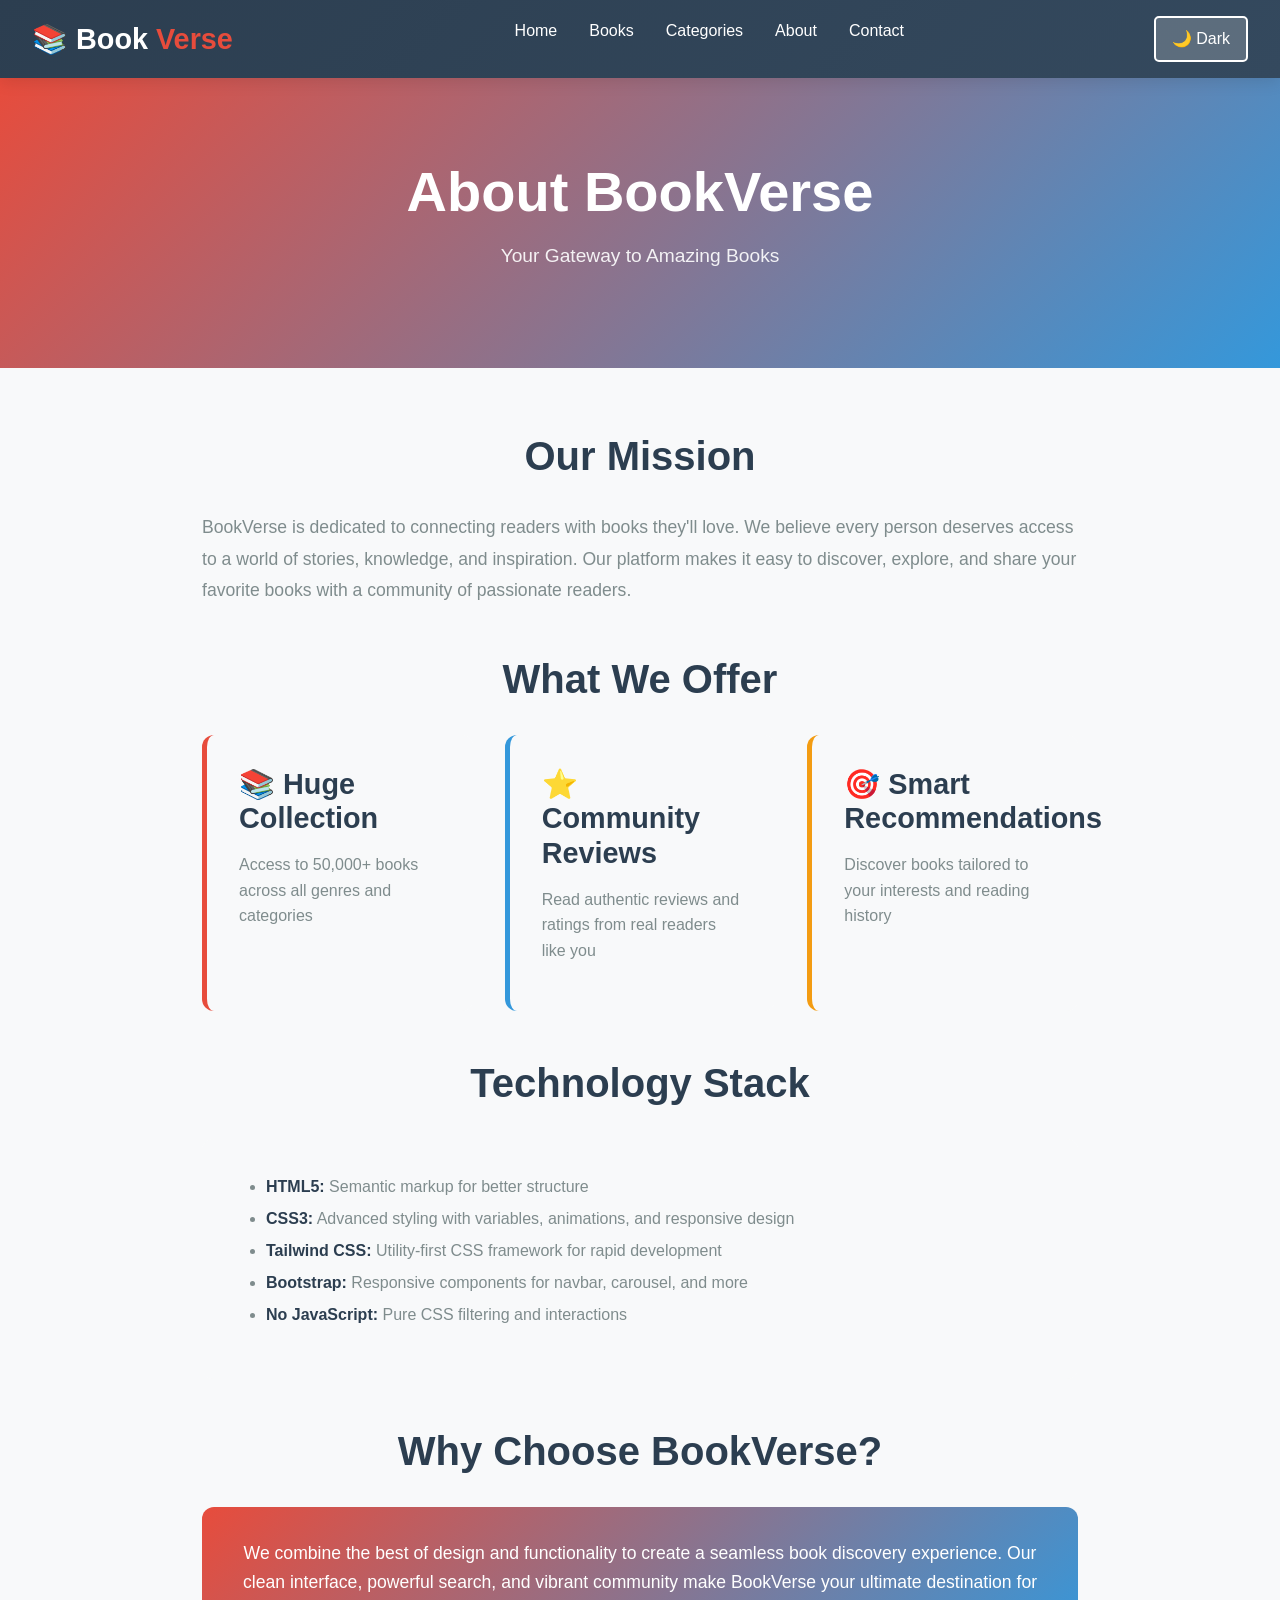
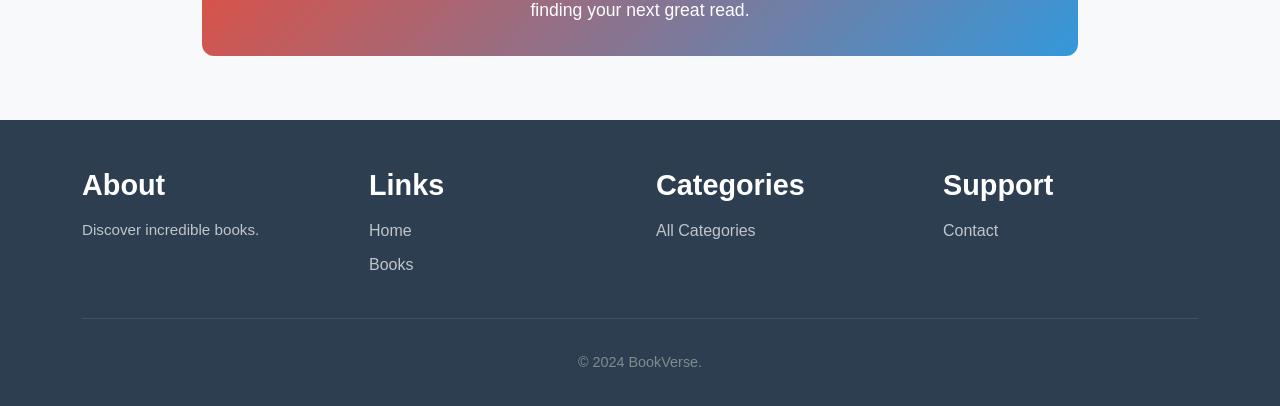
==== about.html @ 1c245f00 "BookVerse" ====
<!DOCTYPE html>
<html lang="en">
<head>
  <meta charset="UTF-8">
  <meta name="viewport" content="width=device-width, initial-scale=1.0">
  <title>About - BookVerse</title>
  <link href="https://cdn.jsdelivr.net/npm/bootstrap@5.3.0/dist/css/bootstrap.min.css" rel="stylesheet">
  <link rel="stylesheet" href="style.css">
</head>
<body>

<header>
  <div class="navbar-custom container-fluid" style="max-width: 100%;">
    <a href="index.html" class="brand">📚 Book<span>Verse</span></a>
    <button class="menu-toggle" id="menuToggle">☰</button>
    <ul class="nav-menu" id="navMenu">
      <li><a href="index.html">Home</a></li>
      <li><a href="books.html">Books</a></li>
      <li><a href="categories.html">Categories</a></li>
      <li><a href="about.html">About</a></li>
      <li><a href="contact.html">Contact</a></li>
    </ul>
    <button class="theme-toggle" id="themeToggle">🌙 Dark</button>
  </div>
</header>

<div style="background: linear-gradient(135deg, var(--primary-color), var(--secondary-color)); color: white; padding: 80px 2rem; text-align: center;">
  <h1 style="color: white; margin-bottom: 1rem;">About BookVerse</h1>
  <p style="color: rgba(255, 255, 255, 0.9); font-size: 1.2rem;">Your Gateway to Amazing Books</p>
</div>

<section class="section">
  <div class="container" style="max-width: 900px;">
    <h2 style="text-align: center; margin-bottom: 2rem;">Our Mission</h2>
    <p style="font-size: 1.1rem; line-height: 1.8; color: var(--text-light); margin-bottom: 2rem;">
      BookVerse is dedicated to connecting readers with books they'll love. We believe every person deserves access to a world of stories, knowledge, and inspiration. Our platform makes it easy to discover, explore, and share your favorite books with a community of passionate readers.
    </p>
    
    <h2 style="text-align: center; margin: 3rem 0 2rem;">What We Offer</h2>
    <div style="display: grid; grid-template-columns: repeat(auto-fit, minmax(250px, 1fr)); gap: 2rem; margin-bottom: 3rem;">
      <div style="background: var(--light-bg); padding: 2rem; border-radius: 12px; border-left: 5px solid var(--primary-color);">
        <h3 style="margin-bottom: 1rem; color: var(--text-dark);">📚 Huge Collection</h3>
        <p>Access to 50,000+ books across all genres and categories</p>
      </div>
      <div style="background: var(--light-bg); padding: 2rem; border-radius: 12px; border-left: 5px solid var(--secondary-color);">
        <h3 style="margin-bottom: 1rem; color: var(--text-dark);">⭐ Community Reviews</h3>
        <p>Read authentic reviews and ratings from real readers like you</p>
      </div>
      <div style="background: var(--light-bg); padding: 2rem; border-radius: 12px; border-left: 5px solid #f39c12;">
        <h3 style="margin-bottom: 1rem; color: var(--text-dark);">🎯 Smart Recommendations</h3>
        <p>Discover books tailored to your interests and reading history</p>
      </div>
    </div>
    
    <h2 style="text-align: center; margin: 3rem 0 2rem;">Technology Stack</h2>
    <div style="background: var(--light-bg); padding: 2rem; border-radius: 12px; margin-bottom: 3rem;">
      <ul style="color: var(--text-light); line-height: 2;">
        <li><strong style="color: var(--text-dark);">HTML5:</strong> Semantic markup for better structure</li>
        <li><strong style="color: var(--text-dark);">CSS3:</strong> Advanced styling with variables, animations, and responsive design</li>
        <li><strong style="color: var(--text-dark);">Tailwind CSS:</strong> Utility-first CSS framework for rapid development</li>
        <li><strong style="color: var(--text-dark);">Bootstrap:</strong> Responsive components for navbar, carousel, and more</li>
        <li><strong style="color: var(--text-dark);">No JavaScript:</strong> Pure CSS filtering and interactions</li>
      </ul>
    </div>
    
    <h2 style="text-align: center; margin: 3rem 0 2rem;">Why Choose BookVerse?</h2>
    <div style="background: linear-gradient(135deg, var(--primary-color), var(--secondary-color)); color: white; padding: 2rem; border-radius: 12px; text-align: center;">
      <p style="color: white; font-size: 1.1rem; margin: 0;">
        We combine the best of design and functionality to create a seamless book discovery experience. Our clean interface, powerful search, and vibrant community make BookVerse your ultimate destination for finding your next great read.
      </p>
    </div>
  </div>
</section>

<footer>
  <div class="container">
    <div class="footer-content">
      <div class="footer-section"><h3>About</h3><p style="color: rgba(255, 255, 255, 0.7); font-size: 0.95rem;">Discover incredible books.</p></div>
      <div class="footer-section"><h3>Links</h3><a href="index.html">Home</a><a href="books.html">Books</a></div>
      <div class="footer-section"><h3>Categories</h3><a href="categories.html">All Categories</a></div>
      <div class="footer-section"><h3>Support</h3><a href="contact.html">Contact</a></div>
    </div>
    <div class="footer-bottom"><p>&copy; 2024 BookVerse.</p></div>
  </div>
</footer>


</body>
</html>
---- style.css ----
/* ===================================
   BOOKVERSE - CSS STYLESHEET
   =================================== */

/* CSS Variables */
:root {
  --primary-color: #e74c3c;
  --secondary-color: #3498db;
  --dark-bg: #1a1a1a;
  --light-bg: #f8f9fa;
  --text-dark: #2c3e50;
  --text-light: #7f8c8d;
  --border-color: #ecf0f1;
  --card-shadow: 0 4px 15px rgba(0, 0, 0, 0.1);
  --card-shadow-hover: 0 12px 30px rgba(0, 0, 0, 0.2);
  --transition: all 0.3s ease;
}

/* Dark mode */
body.dark-mode {
  --light-bg: #1a1a1a;
  --text-dark: #ecf0f1;
  --text-light: #bdc3c7;
  --border-color: #34495e;
  --card-shadow: 0 4px 15px rgba(0, 0, 0, 0.3);
}

/* Reset */
* {
  margin: 0;
  padding: 0;
  box-sizing: border-box;
}

html {
  scroll-behavior: smooth;
}

body {
  font-family: 'Segoe UI', Tahoma, Geneva, Verdana, sans-serif;
  background-color: var(--light-bg);
  color: var(--text-dark);
  line-height: 1.6;
  transition: var(--transition);
}

/* Typography */
h1, h2, h3, h4, h5, h6 {
  font-weight: 700;
  margin-bottom: 1rem;
  color: var(--text-dark);
}

h1 {
  font-size: clamp(2rem, 5vw, 3.5rem);
}

h2 {
  font-size: clamp(1.5rem, 4vw, 2.5rem);
}

h3 {
  font-size: clamp(1.2rem, 3vw, 1.8rem);
}

p {
  color: var(--text-light);
  margin-bottom: 1rem;
}

a {
  color: var(--primary-color);
  text-decoration: none;
  transition: var(--transition);
}

a:hover {
  color: var(--secondary-color);
}

/* ===================================
   NAVBAR & HEADER
   =================================== */

header {
  position: sticky;
  top: 0;
  z-index: 1000;
  background: linear-gradient(135deg, var(--text-dark) 0%, #34495e 100%);
  box-shadow: var(--card-shadow);
  transition: var(--transition);
}

.navbar-custom {
  display: flex;
  justify-content: space-between;
  align-items: center;
  padding: 1rem 2rem;
  flex-wrap: wrap;
}

.brand {
  font-size: 1.8rem;
  font-weight: 800;
  color: white;
  display: flex;
  align-items: center;
  gap: 0.5rem;
}

.brand span {
  color: var(--primary-color);
}

.nav-menu {
  display: flex;
  list-style: none;
  gap: 2rem;
  align-items: center;
}

.nav-menu a {
  color: white;
  font-weight: 500;
  position: relative;
  padding: 0.5rem 0;
  transition: var(--transition);
}

.nav-menu a::after {
  content: '';
  position: absolute;
  bottom: -5px;
  left: 0;
  width: 0;
  height: 2px;
  background: var(--primary-color);
  transition: width 0.3s ease;
}

.nav-menu a:hover::after {
  width: 100%;
}

.nav-menu a:hover {
  color: var(--primary-color);
}

/* Dark mode toggle */
.theme-toggle {
  background: rgba(255, 255, 255, 0.2);
  border: 2px solid white;
  color: white;
  padding: 0.5rem 1rem;
  border-radius: 5px;
  cursor: pointer;
  font-size: 1rem;
  transition: var(--transition);
}

.theme-toggle:hover {
  background: white;
  color: var(--text-dark);
}

/* Mobile menu toggle */
.menu-toggle {
  display: none;
  background: none;
  border: none;
  color: white;
  font-size: 1.5rem;
  cursor: pointer;
}

/* ===================================
   HERO SECTION
   =================================== */

.hero {
  background: linear-gradient(135deg, var(--primary-color) 0%, var(--secondary-color) 100%);
  color: white;
  padding: 100px 2rem;
  text-align: center;
  position: relative;
  overflow: hidden;
  min-height: 500px;
  display: flex;
  align-items: center;
  justify-content: center;
}

.hero::before {
  content: '';
  position: absolute;
  top: -50%;
  right: -10%;
  width: 400px;
  height: 400px;
  background: rgba(255, 255, 255, 0.1);
  border-radius: 50%;
  animation: float 6s ease-in-out infinite;
}

.hero::after {
  content: '';
  position: absolute;
  bottom: -30%;
  left: -5%;
  width: 300px;
  height: 300px;
  background: rgba(255, 255, 255, 0.08);
  border-radius: 50%;
  animation: float 8s ease-in-out infinite reverse;
}

@keyframes float {
  0%, 100% {
    transform: translateY(0px);
  }
  50% {
    transform: translateY(30px);
  }
}

.hero-content {
  position: relative;
  z-index: 2;
  max-width: 700px;
  animation: fadeInUp 0.8s ease;
}

@keyframes fadeInUp {
  from {
    opacity: 0;
    transform: translateY(40px);
  }
  to {
    opacity: 1;
    transform: translateY(0);
  }
}

.hero h1 {
  color: white;
  font-size: clamp(2.5rem, 6vw, 4rem);
  margin-bottom: 1.5rem;
  text-shadow: 2px 2px 4px rgba(0, 0, 0, 0.3);
}

.hero p {
  color: rgba(255, 255, 255, 0.9);
  font-size: 1.2rem;
  margin-bottom: 2rem;
}

.cta-buttons {
  display: flex;
  gap: 1rem;
  justify-content: center;
  flex-wrap: wrap;
}

.btn {
  padding: 12px 30px;
  border: 2px solid white;
  background: transparent;
  color: white;
  border-radius: 50px;
  font-weight: 600;
  font-size: 1rem;
  cursor: pointer;
  transition: var(--transition);
  text-decoration: none;
  display: inline-block;
}

.btn-primary {
  background: white;
  color: var(--primary-color);
  border-color: white;
}

.btn-primary:hover {
  transform: translateY(-3px);
  box-shadow: 0 8px 20px rgba(0, 0, 0, 0.2);
}

.btn-secondary {
  background: transparent;
  color: white;
  border-color: white;
}

.btn-secondary:hover {
  background: white;
  color: var(--primary-color);
  transform: translateY(-3px);
}

.btn-sm {
  padding: 8px 20px;
  font-size: 0.9rem;
}

/* ===================================
   CAROUSEL SECTION
   =================================== */

.carousel-section {
  padding: 4rem 2rem;
  background: var(--light-bg);
}

.carousel-wrapper {
  max-width: 900px;
  margin: 0 auto;
  border-radius: 15px;
  overflow: hidden;
  box-shadow: var(--card-shadow);
}

.carousel-item {
  background: linear-gradient(135deg, #667eea 0%, #764ba2 100%);
  height: 400px;
  display: flex;
  align-items: center;
  justify-content: center;
  color: white;
  font-size: 2.5rem;
  font-weight: 700;
  text-align: center;
  padding: 2rem;
  position: relative;
}

.carousel-item-overlay {
  position: absolute;
  bottom: 0;
  left: 0;
  right: 0;
  background: rgba(0, 0, 0, 0.5);
  padding: 2rem;
  color: white;
  text-align: left;
}

.carousel-item-overlay h3 {
  color: white;
  margin-bottom: 0.5rem;
  font-size: 1.5rem;
}

.carousel-item-overlay p {
  color: rgba(255, 255, 255, 0.9);
  font-size: 0.95rem;
  margin-bottom: 1rem;
}

/* ===================================
   BOOK GRID
   =================================== */

.section {
  padding: 4rem 2rem;
}

.section-title {
  text-align: center;
  margin-bottom: 3rem;
  position: relative;
}

.section-title h2 {
  display: inline-block;
  position: relative;
  padding-bottom: 1rem;
}

.section-title h2::after {
  content: '';
  position: absolute;
  bottom: 0;
  left: 50%;
  transform: translateX(-50%);
  width: 100px;
  height: 4px;
  background: linear-gradient(90deg, var(--primary-color), var(--secondary-color));
  border-radius: 2px;
}

.book-grid {
  display: grid;
  grid-template-columns: repeat(auto-fill, minmax(250px, 1fr));
  gap: 2rem;
  max-width: 1200px;
  margin: 0 auto;
}

.book-card {
  background: white;
  border-radius: 12px;
  overflow: hidden;
  box-shadow: var(--card-shadow);
  transition: var(--transition);
  cursor: pointer;
  border: 1px solid var(--border-color);
}

body.dark-mode .book-card {
  background: #2a2a2a;
}

.book-card:hover {
  transform: translateY(-10px) scale(1.02);
  box-shadow: var(--card-shadow-hover);
}

.book-card-image {
  width: 100%;
  height: 300px;
  object-fit: cover;
  background: linear-gradient(135deg, #667eea 0%, #764ba2 100%);
  position: relative;
  overflow: hidden;
}

.book-card-image::after {
  content: '';
  position: absolute;
  top: 0;
  left: 0;
  width: 100%;
  height: 100%;
  background: rgba(0, 0, 0, 0);
  transition: background 0.3s ease;
}

.book-card:hover .book-card-image::after {
  background: rgba(0, 0, 0, 0.1);
}

.book-card-body {
  padding: 1.5rem;
}

.book-card-title {
  font-size: 1.1rem;
  font-weight: 700;
  margin-bottom: 0.5rem;
  color: var(--text-dark);
  line-height: 1.3;
}

.book-card-author {
  color: var(--text-light);
  font-size: 0.9rem;
  margin-bottom: 1rem;
}

.book-rating {
  color: #f39c12;
  font-size: 0.9rem;
  margin-bottom: 1rem;
  letter-spacing: 0.05em;
}

.book-card-footer {
  display: flex;
  gap: 0.5rem;
  margin-top: 1rem;
}

.book-card-footer a {
  flex: 1;
  padding: 0.7rem;
  background: var(--primary-color);
  color: white;
  border-radius: 6px;
  text-align: center;
  font-size: 0.85rem;
  font-weight: 600;
  transition: var(--transition);
}

.book-card-footer a:hover {
  background: var(--secondary-color);
  transform: translateY(-2px);
}

/* ===================================
   FILTER SYSTEM (CSS ONLY)
   =================================== */

.filter-container {
  display: flex;
  gap: 1rem;
  justify-content: center;
  flex-wrap: wrap;
  margin-bottom: 2rem;
  max-width: 1200px;
  margin-left: auto;
  margin-right: auto;
}

.filter-label {
  display: inline-flex;
  align-items: center;
  gap: 0.5rem;
  cursor: pointer;
  padding: 0.7rem 1.5rem;
  background: white;
  border: 2px solid var(--border-color);
  border-radius: 50px;
  transition: var(--transition);
  user-select: none;
}

body.dark-mode .filter-label {
  background: #2a2a2a;
  border-color: #444;
}

.filter-label:hover {
  border-color: var(--primary-color);
  color: var(--primary-color);
}

.filter-input {
  display: none;
}

.filter-input:checked + .filter-label {
  background: var(--primary-color);
  color: white;
  border-color: var(--primary-color);
}

.book-card {
  display: none;
}

/* Show all by default */
.book-card[data-category] {
  display: block;
}

/* Filter logic */
#filter-all:checked ~ .book-grid .book-card {
  display: block;
}

#filter-fiction:checked ~ .book-grid .book-card:not([data-category="fiction"]) {
  display: none;
}

#filter-fiction:checked ~ .book-grid .book-card[data-category="fiction"] {
  display: block;
}

#filter-tech:checked ~ .book-grid .book-card:not([data-category="tech"]) {
  display: none;
}

#filter-tech:checked ~ .book-grid .book-card[data-category="tech"] {
  display: block;
}

#filter-business:checked ~ .book-grid .book-card:not([data-category="business"]) {
  display: none;
}

#filter-business:checked ~ .book-grid .book-card[data-category="business"] {
  display: block;
}

#filter-selfhelp:checked ~ .book-grid .book-card:not([data-category="selfhelp"]) {
  display: none;
}

#filter-selfhelp:checked ~ .book-grid .book-card[data-category="selfhelp"] {
  display: block;
}

/* ===================================
   CATEGORIES SECTION
   =================================== */

.categories-grid {
  display: grid;
  grid-template-columns: repeat(auto-fit, minmax(200px, 1fr));
  gap: 2rem;
  max-width: 1200px;
  margin: 0 auto;
}

.category-card {
  background: linear-gradient(135deg, var(--primary-color), var(--secondary-color));
  color: white;
  padding: 2rem;
  border-radius: 12px;
  text-align: center;
  box-shadow: var(--card-shadow);
  transition: var(--transition);
  cursor: pointer;
  text-decoration: none;
  display: flex;
  flex-direction: column;
  justify-content: center;
  min-height: 200px;
}

.category-card:hover {
  transform: translateY(-10px);
  box-shadow: var(--card-shadow-hover);
  filter: brightness(1.1);
}

.category-card h3 {
  color: white;
  font-size: 1.5rem;
  margin-bottom: 0.5rem;
}

.category-card p {
  color: rgba(255, 255, 255, 0.9);
  font-size: 0.9rem;
}

/* ===================================
   STATS SECTION
   =================================== */

.stats-grid {
  display: grid;
  grid-template-columns: repeat(auto-fit, minmax(200px, 1fr));
  gap: 2rem;
  max-width: 1200px;
  margin: 0 auto;
}

.stat-card {
  background: white;
  padding: 2rem;
  border-radius: 12px;
  text-align: center;
  box-shadow: var(--card-shadow);
  border-left: 5px solid var(--primary-color);
}

body.dark-mode .stat-card {
  background: #2a2a2a;
}

.stat-number {
  font-size: 2.5rem;
  font-weight: 800;
  color: var(--primary-color);
  margin-bottom: 0.5rem;
}

.stat-label {
  color: var(--text-light);
  font-size: 0.95rem;
  text-transform: uppercase;
  letter-spacing: 1px;
}

/* ===================================
   TESTIMONIALS
   =================================== */

.testimonials-grid {
  display: grid;
  grid-template-columns: repeat(auto-fit, minmax(300px, 1fr));
  gap: 2rem;
  max-width: 1200px;
  margin: 0 auto;
}

.testimonial-card {
  background: white;
  padding: 2rem;
  border-radius: 12px;
  box-shadow: var(--card-shadow);
  border-top: 4px solid var(--primary-color);
  transition: var(--transition);
}

body.dark-mode .testimonial-card {
  background: #2a2a2a;
}

.testimonial-card:hover {
  transform: translateY(-5px);
  box-shadow: var(--card-shadow-hover);
}

.testimonial-text {
  font-style: italic;
  color: var(--text-light);
  margin-bottom: 1rem;
  line-height: 1.8;
}

.testimonial-author {
  font-weight: 700;
  color: var(--text-dark);
  font-size: 0.95rem;
}

.testimonial-role {
  color: var(--text-light);
  font-size: 0.85rem;
}

/* ===================================
   NEWSLETTER SECTION
   =================================== */

.newsletter {
  background: linear-gradient(135deg, var(--primary-color), var(--secondary-color));
  color: white;
  padding: 4rem 2rem;
  text-align: center;
}

.newsletter h2 {
  color: white;
  margin-bottom: 1rem;
}

.newsletter p {
  color: rgba(255, 255, 255, 0.9);
  margin-bottom: 2rem;
  max-width: 600px;
  margin-left: auto;
  margin-right: auto;
}

.newsletter-form {
  display: flex;
  gap: 0.5rem;
  max-width: 500px;
  margin: 0 auto;
  flex-wrap: wrap;
  justify-content: center;
}

.newsletter-form input {
  flex: 1;
  min-width: 200px;
  padding: 12px 20px;
  border: none;
  border-radius: 50px;
  font-size: 1rem;
  outline: none;
}

.newsletter-form button {
  padding: 12px 30px;
  background: white;
  color: var(--primary-color);
  border: none;
  border-radius: 50px;
  font-weight: 700;
  cursor: pointer;
  transition: var(--transition);
}

.newsletter-form button:hover {
  transform: translateY(-2px);
  box-shadow: 0 6px 15px rgba(0, 0, 0, 0.2);
}

/* ===================================
   FOOTER
   =================================== */

footer {
  background: var(--text-dark);
  color: white;
  padding: 3rem 2rem 1rem;
}

.footer-content {
  display: grid;
  grid-template-columns: repeat(auto-fit, minmax(250px, 1fr));
  gap: 2rem;
  max-width: 1200px;
  margin: 0 auto 2rem;
}

.footer-section h3 {
  color: white;
  margin-bottom: 1rem;
}

.footer-section a {
  display: block;
  color: rgba(255, 255, 255, 0.7);
  margin-bottom: 0.5rem;
  transition: var(--transition);
}

.footer-section a:hover {
  color: var(--primary-color);
}

.footer-bottom {
  text-align: center;
  padding-top: 2rem;
  border-top: 1px solid rgba(255, 255, 255, 0.1);
  color: rgba(255, 255, 255, 0.6);
  font-size: 0.9rem;
}

.social-links {
  display: flex;
  gap: 1rem;
  margin-top: 1rem;
}

.social-links a {
  display: inline-flex;
  align-items: center;
  justify-content: center;
  width: 40px;
  height: 40px;
  background: rgba(255, 255, 255, 0.1);
  border-radius: 50%;
  transition: var(--transition);
}

.social-links a:hover {
  background: var(--primary-color);
  color: white;
}

/* ===================================
   BOOK DETAILS PAGE
   =================================== */

.book-details {
  max-width: 1000px;
  margin: 0 auto;
  padding: 3rem 2rem;
  display: grid;
  grid-template-columns: 1fr 1fr;
  gap: 3rem;
  align-items: start;
}

.book-details-image {
  width: 100%;
  border-radius: 12px;
  box-shadow: var(--card-shadow-hover);
  background: linear-gradient(135deg, #667eea, #764ba2);
  aspect-ratio: 3/4;
  object-fit: cover;
}

.book-details-content h1 {
  margin-bottom: 0.5rem;
  color: var(--text-dark);
}

.book-author {
  color: var(--text-light);
  font-size: 1.1rem;
  margin-bottom: 1rem;
}

.book-rating {
  display: flex;
  align-items: center;
  gap: 0.5rem;
  margin-bottom: 2rem;
  font-size: 0.95rem;
}

.book-rating-stars {
  color: #f39c12;
  font-size: 1.1rem;
}

.book-description {
  color: var(--text-light);
  line-height: 1.8;
  margin-bottom: 2rem;
}

.action-buttons {
  display: flex;
  gap: 1rem;
  margin-bottom: 2rem;
  flex-wrap: wrap;
}

.action-buttons a {
  flex: 1;
  min-width: 150px;
  padding: 12px 20px;
  text-align: center;
  border-radius: 8px;
  font-weight: 600;
  transition: var(--transition);
}

.btn-wiki {
  background: var(--secondary-color);
  color: white;
}

.btn-wiki:hover {
  background: #2980b9;
  transform: translateY(-3px);
}

.btn-buy {
  background: var(--primary-color);
  color: white;
}

.btn-buy:hover {
  background: #c0392b;
  transform: translateY(-3px);
}

/* Review section */
.reviews-section {
  margin-top: 3rem;
  padding-top: 3rem;
  border-top: 2px solid var(--border-color);
}

.reviews-section h2 {
  margin-bottom: 2rem;
}

.review-card {
  background: white;
  padding: 1.5rem;
  border-radius: 8px;
  margin-bottom: 1.5rem;
  box-shadow: var(--card-shadow);
  border-left: 4px solid var(--primary-color);
}

body.dark-mode .review-card {
  background: #2a2a2a;
}

.review-header {
  display: flex;
  justify-content: space-between;
  align-items: center;
  margin-bottom: 1rem;
  flex-wrap: wrap;
}

.review-author {
  font-weight: 700;
  color: var(--text-dark);
}

.review-rating {
  color: #f39c12;
  font-weight: 600;
}

.review-text {
  color: var(--text-light);
  line-height: 1.6;
}

/* Similar books */
.similar-section {
  margin-top: 3rem;
  padding-top: 3rem;
  border-top: 2px solid var(--border-color);
}

.similar-section h2 {
  margin-bottom: 2rem;
}

/* ===================================
   CONTACT FORM
   =================================== */

.contact-container {
  max-width: 700px;
  margin: 0 auto;
  padding: 3rem 2rem;
}

.contact-container h1 {
  text-align: center;
  margin-bottom: 2rem;
}

.form-group {
  margin-bottom: 1.5rem;
}

.form-group label {
  display: block;
  margin-bottom: 0.5rem;
  color: var(--text-dark);
  font-weight: 600;
}

.form-group input,
.form-group textarea {
  width: 100%;
  padding: 12px 15px;
  border: 2px solid var(--border-color);
  border-radius: 8px;
  font-family: inherit;
  font-size: 1rem;
  color: var(--text-dark);
  background: white;
  transition: var(--transition);
}

body.dark-mode .form-group input,
body.dark-mode .form-group textarea {
  background: #2a2a2a;
  border-color: #444;
  color: var(--text-dark);
}

.form-group input:focus,
.form-group textarea:focus {
  outline: none;
  border-color: var(--primary-color);
  box-shadow: 0 0 0 3px rgba(231, 76, 60, 0.1);
}

.form-group textarea {
  resize: vertical;
  min-height: 150px;
}

.submit-btn {
  width: 100%;
  padding: 15px;
  background: linear-gradient(135deg, var(--primary-color), var(--secondary-color));
  color: white;
  border: none;
  border-radius: 8px;
  font-size: 1.1rem;
  font-weight: 700;
  cursor: pointer;
  transition: var(--transition);
}

.submit-btn:hover {
  transform: translateY(-3px);
  box-shadow: var(--card-shadow-hover);
}

/* ===================================
   LOADER ANIMATION
   =================================== */

.loader {
  border: 4px solid rgba(0, 0, 0, 0.1);
  border-top: 4px solid var(--primary-color);
  border-radius: 50%;
  width: 50px;
  height: 50px;
  animation: spin 1s linear infinite;
  margin: 2rem auto;
}

@keyframes spin {
  0% {
    transform: rotate(0deg);
  }
  100% {
    transform: rotate(360deg);
  }
}

/* ===================================
   RESPONSIVE DESIGN
   =================================== */

@media (max-width: 768px) {
  .navbar-custom {
    padding: 1rem;
  }

  .nav-menu {
    display: flex;
    position: static;
    flex-direction: column;
    background: transparent;
    padding: 0;
    gap: 1rem;
  }

  .menu-toggle {
    display: none;
  }

  .book-grid {
    grid-template-columns: repeat(auto-fill, minmax(200px, 1fr));
    gap: 1.5rem;
  }

  .book-details {
    grid-template-columns: 1fr;
    gap: 2rem;
  }

  .cta-buttons {
    flex-direction: column;
  }

  .newsletter-form {
    flex-direction: column;
  }

  .newsletter-form input,
  .newsletter-form button {
    width: 100%;
  }

  .hero {
    padding: 60px 1rem;
    min-height: 400px;
  }

  h1 {
    font-size: 1.8rem;
  }

  h2 {
    font-size: 1.5rem;
  }

  .section {
    padding: 2rem 1rem;
  }

  .footer-content {
    grid-template-columns: 1fr;
  }

  .filter-container {
    gap: 0.5rem;
  }

  .filter-label {
    padding: 0.6rem 1rem;
    font-size: 0.9rem;
  }
}

@media (max-width: 480px) {
  .navbar-custom {
    padding: 0.75rem;
  }

  .brand {
    font-size: 1.4rem;
  }

  .nav-menu a {
    padding: 0.75rem 0;
  }

  .book-grid {
    grid-template-columns: 1fr;
    gap: 1.5rem;
  }

  .hero {
    padding: 40px 1rem;
    min-height: 350px;
  }

  .hero h1 {
    font-size: 1.5rem;
  }

  .hero p {
    font-size: 1rem;
  }

  .section-title h2 {
    font-size: 1.3rem;
  }

  .book-card {
    margin: 0;
  }

  .action-buttons {
    flex-direction: column;
  }

  .action-buttons a {
    width: 100%;
  }

  .contact-container {
    padding: 2rem 1rem;
  }

  .form-group input,
  .form-group textarea {
    padding: 10px 12px;
    font-size: 16px;
  }

  .stat-card {
    padding: 1.5rem 1rem;
  }

  .stat-number {
    font-size: 2rem;
  }

  .testimonial-card {
    padding: 1.5rem;
  }

  .newsletter-form {
    gap: 0.3rem;
  }

  .newsletter-form input {
    min-width: 150px;
  }

  .newsletter {
    padding: 2rem 1rem;
  }

  footer {
    padding: 2rem 1rem 0.5rem;
  }
}

/* ===================================
   ADDITIONAL EFFECTS
   =================================== */

/* Smooth transitions on page load */
body {
  animation: fadeIn 0.5s ease;
}

@keyframes fadeIn {
  from {
    opacity: 0;
  }
  to {
    opacity: 1;
  }
}

/* Gradient text */
.gradient-text {
  background: linear-gradient(135deg, var(--primary-color), var(--secondary-color));
  -webkit-background-clip: text;
  -webkit-text-fill-color: transparent;
  background-clip: text;
}

/* Hover zoom effect on images */
img {
  transition: var(--transition);
}

a:hover img {
  transform: scale(1.05);
  filter: brightness(1.1);
}

/* Focus states for accessibility */
.btn:focus,
.form-group input:focus,
.form-group textarea:focus,
a:focus {
  outline: 2px solid var(--primary-color);
  outline-offset: 2px;
}

/* Print styles */
@media print {
  header,
  footer,
  .newsletter {
    display: none;
  }

  body {
    background: white;
    color: black;
  }
}
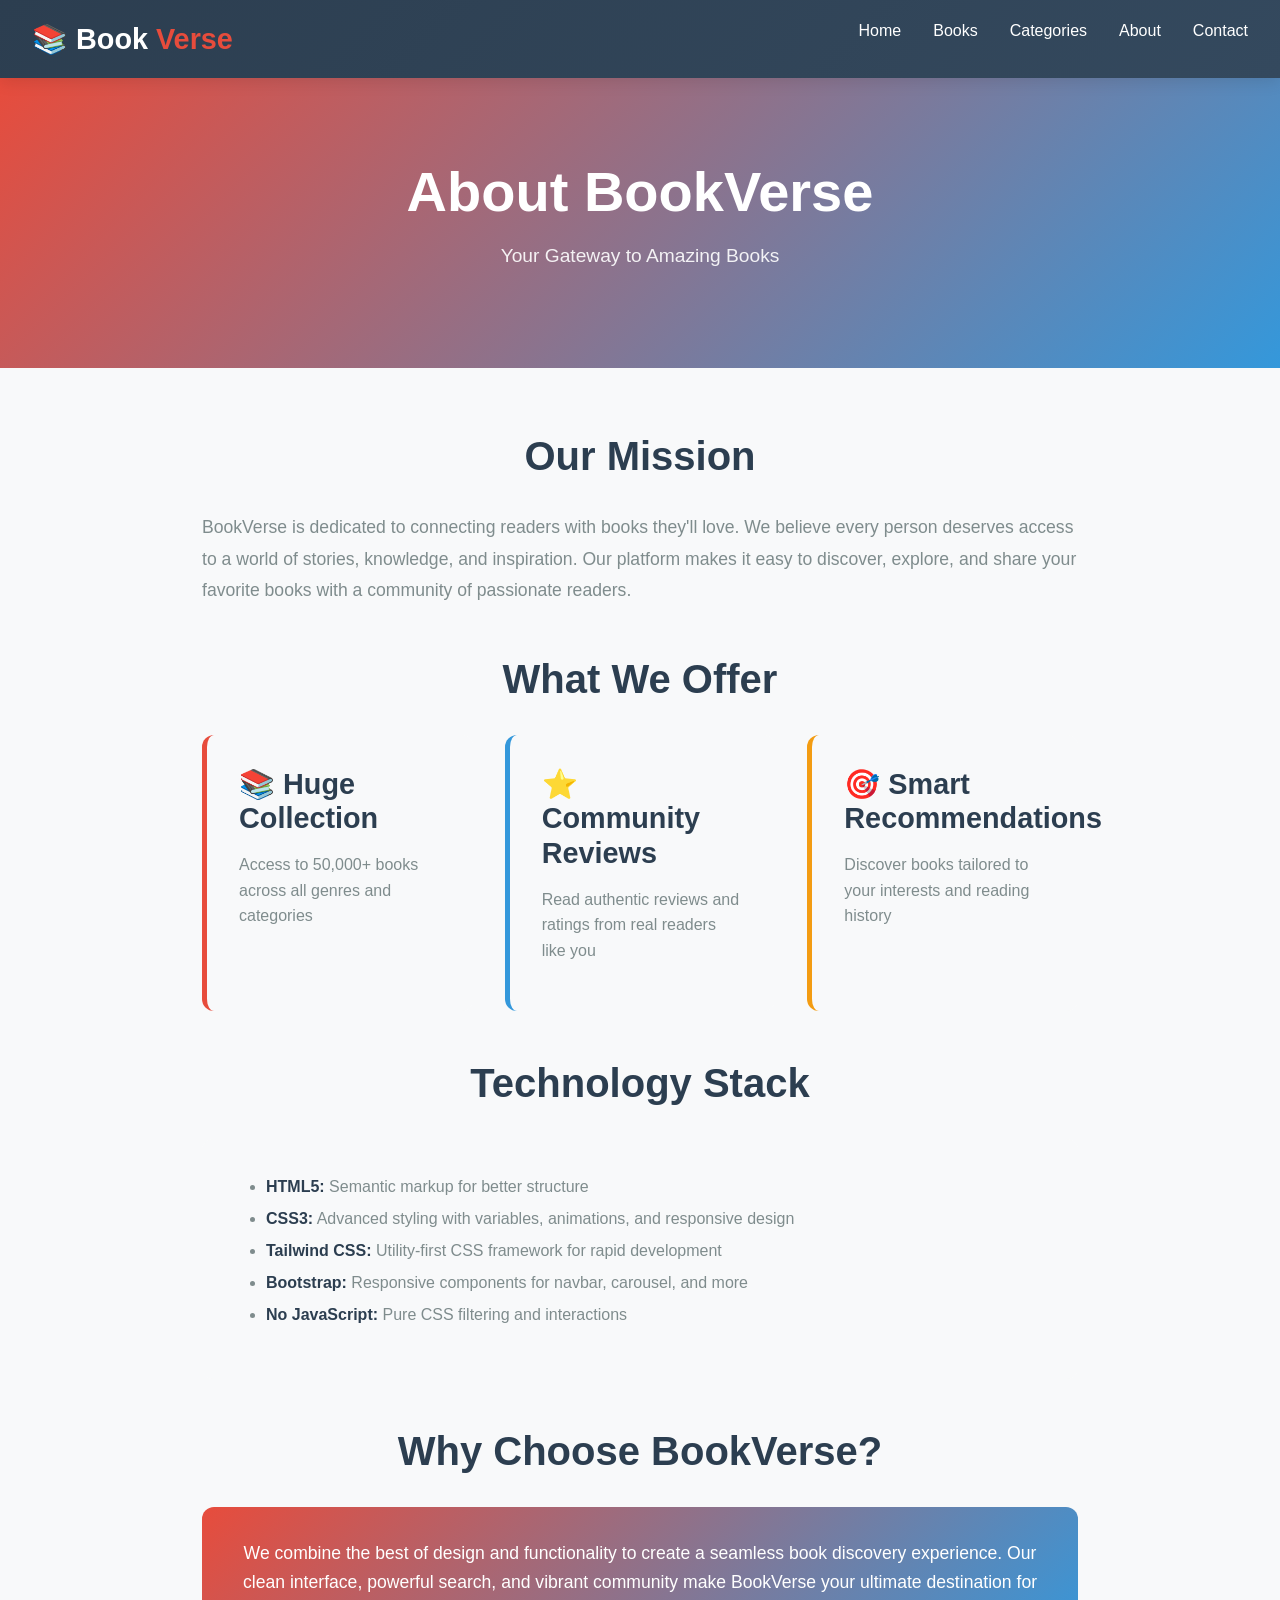
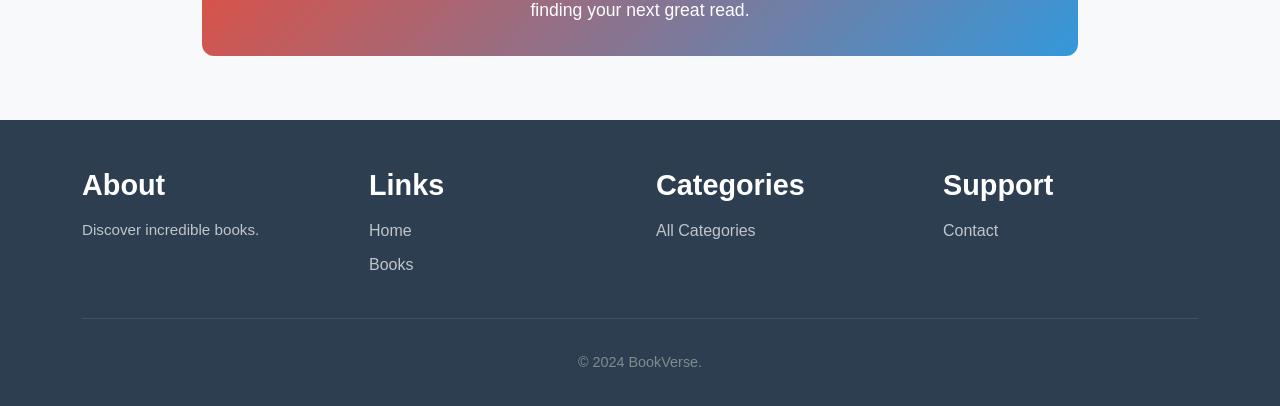
==== commit 4a0ffc03: "Remove dark mode toggle button and related styles" ====
--- a/about.html
+++ b/about.html
@@ -20,7 +20,7 @@
       <li><a href="about.html">About</a></li>
       <li><a href="contact.html">Contact</a></li>
     </ul>
-    <button class="theme-toggle" id="themeToggle">🌙 Dark</button>
+
   </div>
 </header>
 
--- a/style.css
+++ b/style.css
@@ -16,14 +16,7 @@
   --transition: all 0.3s ease;
 }
 
-/* Dark mode */
-body.dark-mode {
-  --light-bg: #1a1a1a;
-  --text-dark: #ecf0f1;
-  --text-light: #bdc3c7;
-  --border-color: #34495e;
-  --card-shadow: 0 4px 15px rgba(0, 0, 0, 0.3);
-}
+
 
 /* Reset */
 * {
@@ -146,22 +139,7 @@
   color: var(--primary-color);
 }
 
-/* Dark mode toggle */
-.theme-toggle {
-  background: rgba(255, 255, 255, 0.2);
-  border: 2px solid white;
-  color: white;
-  padding: 0.5rem 1rem;
-  border-radius: 5px;
-  cursor: pointer;
-  font-size: 1rem;
-  transition: var(--transition);
-}
-
-.theme-toggle:hover {
-  background: white;
-  color: var(--text-dark);
-}
+
 
 /* Mobile menu toggle */
 .menu-toggle {
@@ -407,9 +385,7 @@
   border: 1px solid var(--border-color);
 }
 
-body.dark-mode .book-card {
-  background: #2a2a2a;
-}
+
 
 .book-card:hover {
   transform: translateY(-10px) scale(1.02);
@@ -516,10 +492,7 @@
   user-select: none;
 }
 
-body.dark-mode .filter-label {
-  background: #2a2a2a;
-  border-color: #444;
-}
+
 
 .filter-label:hover {
   border-color: var(--primary-color);
@@ -648,9 +621,7 @@
   border-left: 5px solid var(--primary-color);
 }
 
-body.dark-mode .stat-card {
-  background: #2a2a2a;
-}
+
 
 .stat-number {
   font-size: 2.5rem;
@@ -687,9 +658,7 @@
   transition: var(--transition);
 }
 
-body.dark-mode .testimonial-card {
-  background: #2a2a2a;
-}
+
 
 .testimonial-card:hover {
   transform: translateY(-5px);
@@ -947,9 +916,7 @@
   border-left: 4px solid var(--primary-color);
 }
 
-body.dark-mode .review-card {
-  background: #2a2a2a;
-}
+
 
 .review-header {
   display: flex;
@@ -1024,12 +991,7 @@
   transition: var(--transition);
 }
 
-body.dark-mode .form-group input,
-body.dark-mode .form-group textarea {
-  background: #2a2a2a;
-  border-color: #444;
-  color: var(--text-dark);
-}
+
 
 .form-group input:focus,
 .form-group textarea:focus {
